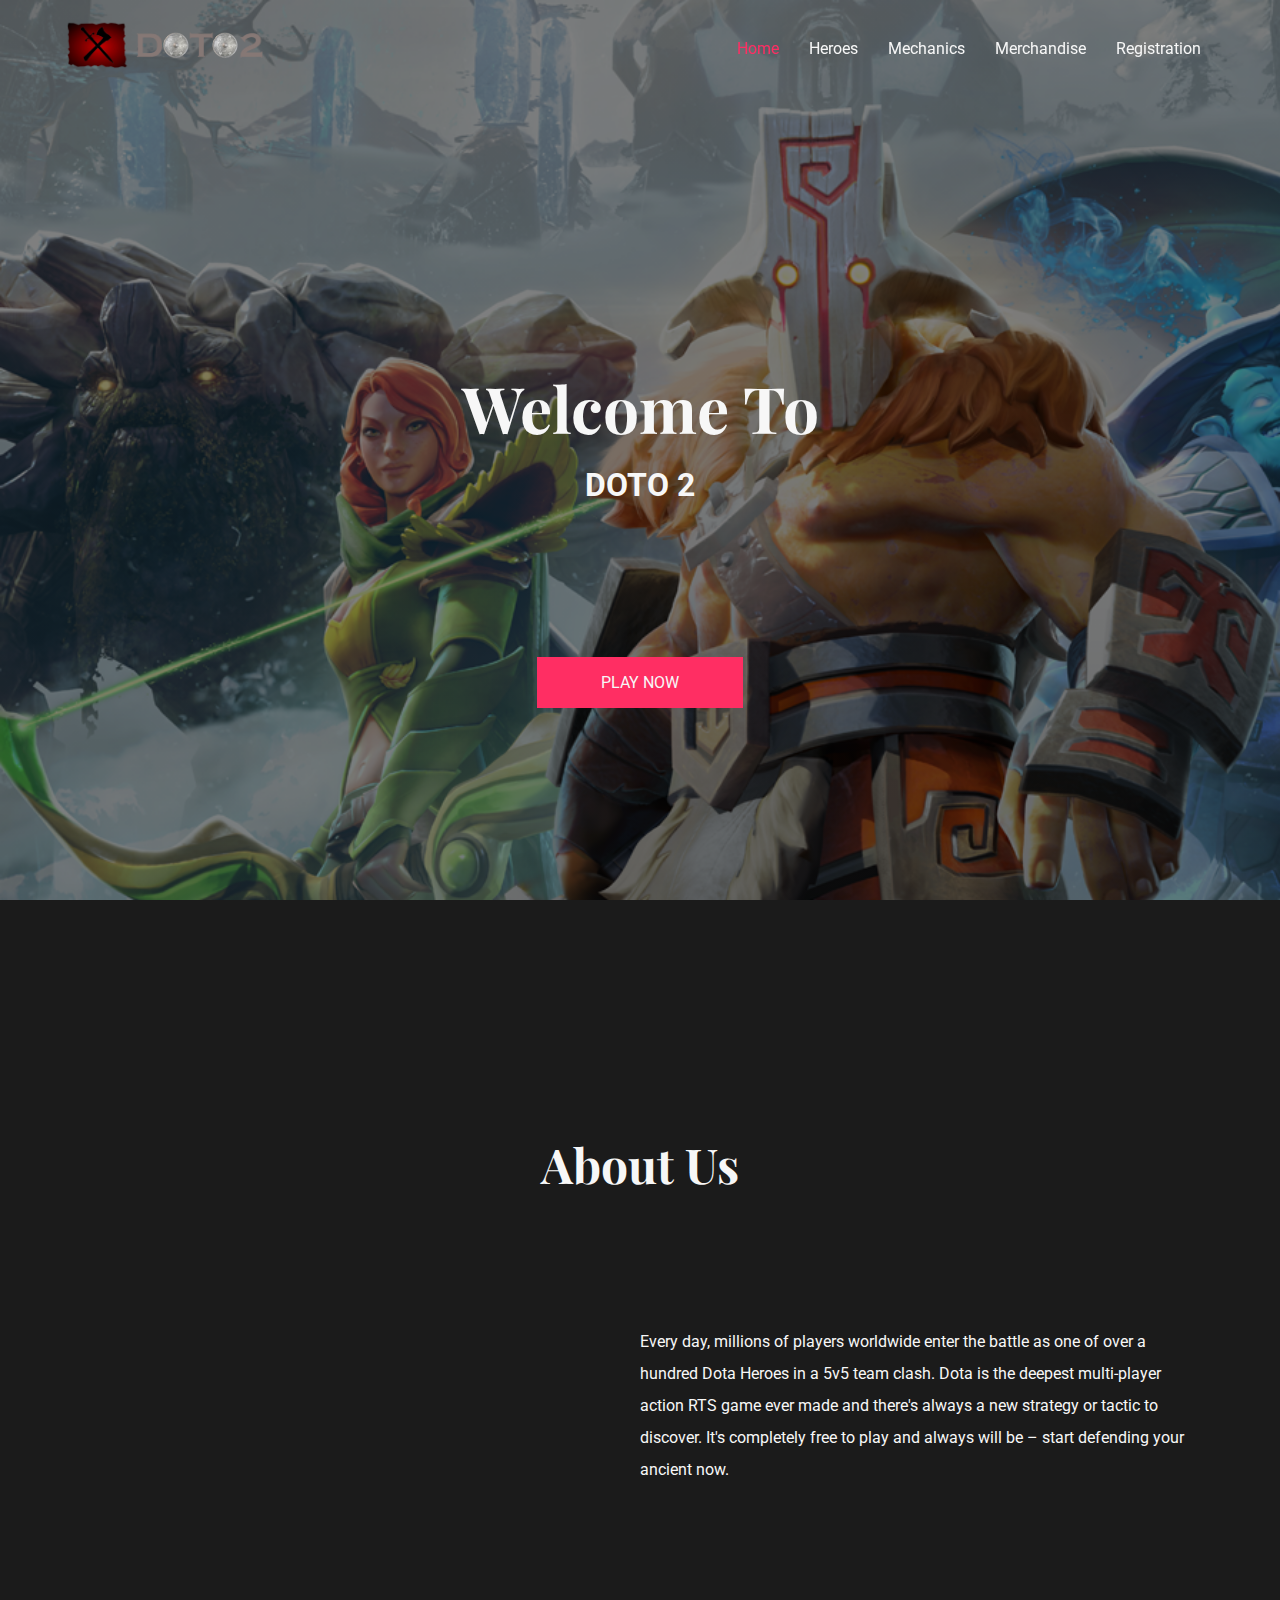
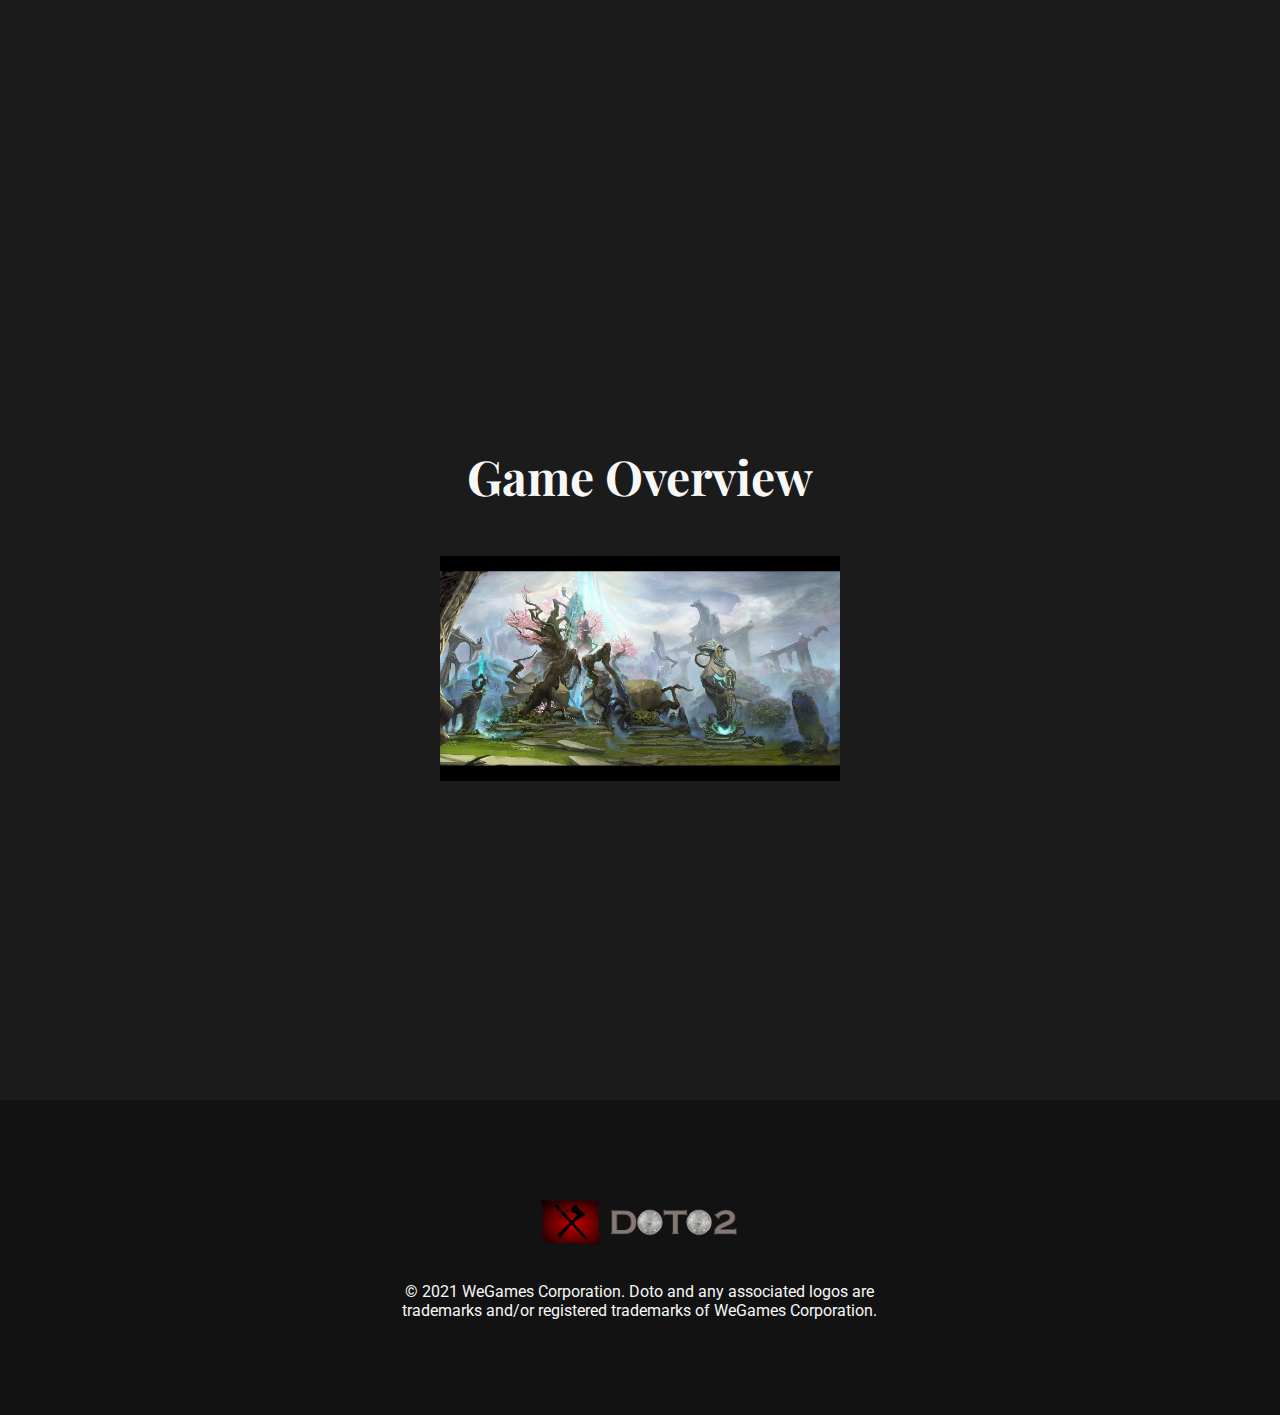
==== html/index.html @ 6457b418 "Fixed path" ====
<!DOCTYPE html>
<html lang="en">

<head>
    <meta charset="UTF-8">
    <meta http-equiv="X-UA-Compatible" content="IE=edge">
    <meta name="viewport" content="width=device-width, initial-scale=1.0">
    <link rel="stylesheet" href="../css/indexStyle.css">
    <script src="https://code.jquery.com/jquery-3.6.0.js"
        integrity="sha256-H+K7U5CnXl1h5ywQfKtSj8PCmoN9aaq30gDh27Xc0jk=" crossorigin="anonymous"></script>
    <script type="text/javascript" src="../js/main.js"></script>
    <title>Doto 2</title>
</head>

<body>
    <section class="hero" id="hero">
        <nav>
            <a class="logo" href="">
                <img src="../assets/logo.png" alt="">
            </a>
            <ul>
                <li><a href="index.html" id="here">Home</a></li>
                <li><a href="heroesPage.html">Heroes</a></li>
                <li><a href="gameMechanics.html">Mechanics</a></li>
                <li><a href="merchandisesPage.html">Merchandise</a></li>
                <li><a href="registrationPage.html">Registration</a></li>
            </ul>
        </nav>
        <div class="container">
            <h1>Welcome To</h1>
            <h2>DOTO 2</h2>
            <a class="play-now" href="">PLAY NOW</a>
        </div>
    </section>

    <section class="about" id="about">
        <div class="container">
            <h1>About Us</h1>
            <div class="about-wrapper">
                <div class="about-picture">
                    <iframe 
                        src="https://www.youtube.com/embed/-cSFPIwMEq4"
                        title="YouTube video player" 
                        frameborder="0"
                        allow="accelerometer; autoplay; clipboard-write; encrypted-media; gyroscope; picture-in-picture"
                        allowfullscreen>
                    </iframe>
                </div>
                <div class="about-content">
                    <p>
                        Every day, millions of players worldwide enter the battle as one of over a hundred Dota Heroes in a 5v5 team clash. Dota is the deepest multi-player action RTS game ever made and there's always a new strategy or tactic to discover. It's completely free to play and always will be – start defending your ancient now.
                    </p>
                </div>
            </div>
        </div>
    </section>

    <section class="overview">
        <div class="container">
            <h1>Game Overview</h1>
            <div class="overview-wrapper">
                <img src="../assets/overview/base.jpg" class="active" alt="">
                <img src="../assets/overview/map.png"  alt="">
                <img src="../assets/overview/heroes.jpg"  alt="">
                <img src="../assets/overview/game_start.jpg" alt="">
            </div>
        </div>
    </section>

    <section class="footer">
        <div class="footer-wrapper">
            <div class="picture-wrapper">
                <img src="../assets/logo.png" alt="">
            </div>
            <p>&copy; 2021 WeGames Corporation. Doto and any associated logos are
            trademarks and/or registered trademarks of WeGames Corporation.</p>
        </div>
    </section>
</body>

</html>
---- css/indexStyle.css ----
@import url('https://fonts.googleapis.com/css2?family=Roboto:ital,wght@0,400;0,500;1,400&display=swap');
@import url('https://fonts.googleapis.com/css2?family=Playfair+Display:wght@400;600&family=Roboto:ital,wght@0,400;0,500;1,400&display=swap');

:root {
    --white: #f7f7f7;
    --black: #121212;
    --pink: #ff2e63;
    --blue: #2691d9;
    --black-layer: rgba(0, 0, 0, 0.3);
    --black-background: #121212f5;
}

* {
    margin: 0;
    padding: 0;
    box-sizing: border-box;
}

body {
    font-family: "Roboto", serif;
}

nav {
    position: fixed;
    display: flex;
    justify-content: space-between;
    align-items: center;
    width: 100%;
    top: 0%;
    left: 0%;
    padding: 1.2rem 4rem;
    z-index: 99;
}

nav .logo {
    color: var(--white);
    text-decoration: none;
    font-size: 2rem;
}

nav ul {
    display: flex;
    justify-content: center;
    align-items: center;
}

nav ul li {
    list-style: none;
}

nav ul li a {
    margin: 0 15px;
    text-decoration: none;
    color: var(--white);
}

nav ul li a:hover {
    color: var(--pink);
}

#here {
    color: var(--pink);
}

nav img {
    height: 50px;
}

.container {
    padding: 0 6rem;
}

.hero .container {
    height: 100vh;
    display: flex;
    justify-content: center;
    align-items: center;
    flex-direction: column;
    background: linear-gradient(rgba(0, 0, 0, 0.5), rgba(0, 0, 0, 0.5)), 
        url("../assets/hero.png");
    background-size: cover;
    color: var(--white);
}

.hero .container a {
    text-decoration: none;
    color: var(--white);
}

.hero .container h1 {
    font-size: 4rem;
    font-family: "Playfair Display", sans-serif;
    margin-bottom: 1rem;
}

.hero .container h2 {
    font-size: 2rem;
    margin-bottom: 2rem;
}

.hero .container .play-now {
    position: absolute;
    text-decoration: none;
    color: var(--white);
    bottom: 12rem;
    background: var(--pink);
    padding: 1rem 4rem;
}

.container {
    height: 100vh;
    display: flex;
    justify-content: center;
    align-items: center;
    flex-direction: column;
    background: var(--black-background);
    color: var(--white);
}

.about .about-wrapper {
    display: flex;
    align-items: center;
}

.about .container .about-picture{
    width: 50%;
}

.about-picture iframe {
    width: 30rem;
    height: 20rem;
}

.about .container .about-content{
    width: 50%;
}

.container h1 {
    font-family: "Playfair Display", sans-serif;
    font-size: 3rem;
    margin-bottom: 3rem;
}

.about .container .about-content {
    line-height: 2rem;
}

.overview-wrapper {
    width: 400px;
    height: 300px;
    position: relative;
}

.overview-wrapper img {
    max-width: 100%;
    max-height: 100%;
    position: absolute;
    opacity: 0;
    transition: .4s ease-out;
}

.overview-wrapper .active {
    opacity: 1;
}

.footer .footer-wrapper {
    height: 35vh;
    display: flex;
    justify-content: center;
    align-items: center;
    flex-direction: column;
    background: var(--black);
}

.footer .footer-wrapper p {
    color: var(--white);
    margin-top: 2rem;
    width: 38vw;
    text-align: center;
}

.footer-wrapper .picture-wrapper img {
    height: 50px;
}
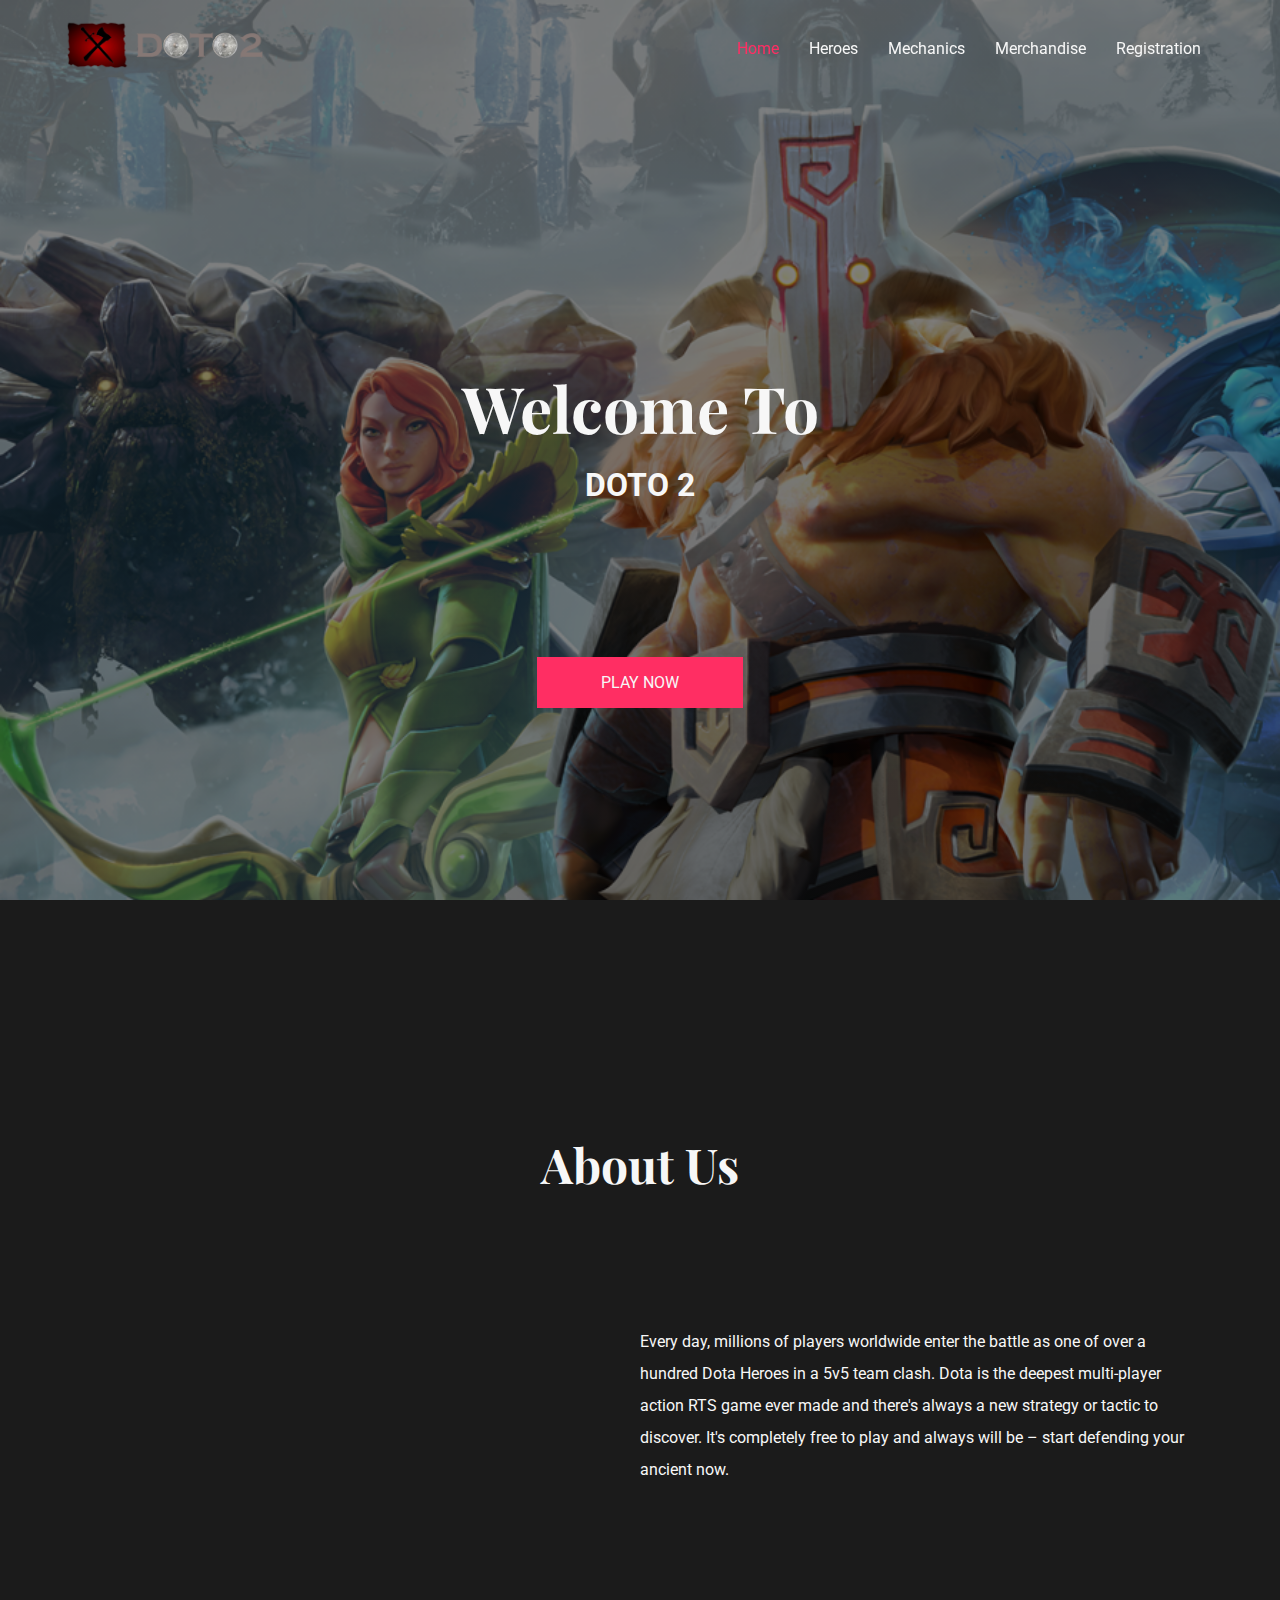
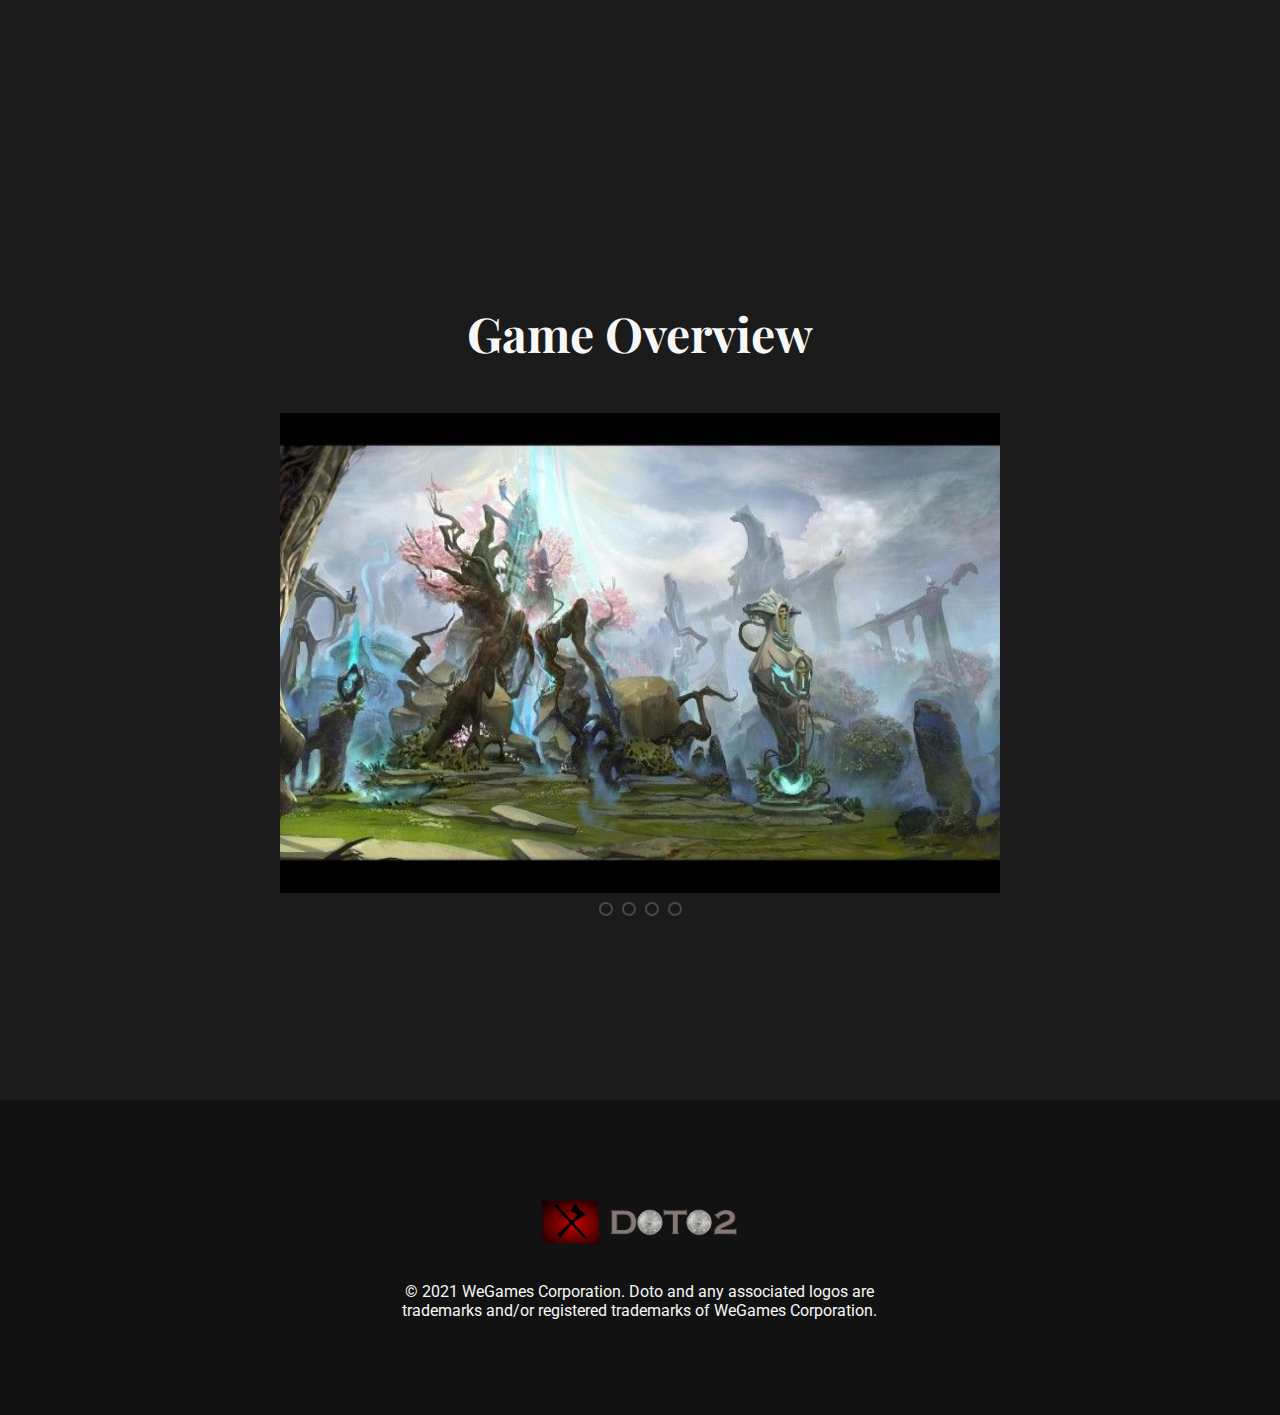
==== commit 0f0b7b4a: "Added radio button on carousell" ====
--- a/html/index.html
+++ b/html/index.html
@@ -8,7 +8,7 @@
     <link rel="stylesheet" href="../css/indexStyle.css">
     <script src="https://code.jquery.com/jquery-3.6.0.js"
         integrity="sha256-H+K7U5CnXl1h5ywQfKtSj8PCmoN9aaq30gDh27Xc0jk=" crossorigin="anonymous"></script>
-    <script type="text/javascript" src="../js/main.js"></script>
+    <script src="../js/index.js"></script>
     <title>Doto 2</title>
 </head>
 
@@ -38,17 +38,17 @@
             <h1>About Us</h1>
             <div class="about-wrapper">
                 <div class="about-picture">
-                    <iframe 
-                        src="https://www.youtube.com/embed/-cSFPIwMEq4"
-                        title="YouTube video player" 
-                        frameborder="0"
+                    <iframe src="https://www.youtube.com/embed/-cSFPIwMEq4" title="YouTube video player" frameborder="0"
                         allow="accelerometer; autoplay; clipboard-write; encrypted-media; gyroscope; picture-in-picture"
                         allowfullscreen>
                     </iframe>
                 </div>
                 <div class="about-content">
                     <p>
-                        Every day, millions of players worldwide enter the battle as one of over a hundred Dota Heroes in a 5v5 team clash. Dota is the deepest multi-player action RTS game ever made and there's always a new strategy or tactic to discover. It's completely free to play and always will be – start defending your ancient now.
+                        Every day, millions of players worldwide enter the battle as one of over a hundred Dota Heroes
+                        in a 5v5 team clash. Dota is the deepest multi-player action RTS game ever made and there's
+                        always a new strategy or tactic to discover. It's completely free to play and always will be –
+                        start defending your ancient now.
                     </p>
                 </div>
             </div>
@@ -59,10 +59,18 @@
         <div class="container">
             <h1>Game Overview</h1>
             <div class="overview-wrapper">
-                <img src="../assets/overview/base.jpg" class="active" alt="">
-                <img src="../assets/overview/map.png"  alt="">
-                <img src="../assets/overview/heroes.jpg"  alt="">
-                <img src="../assets/overview/game_start.jpg" alt="">
+                <div class="image-wrapper">
+                    <img src="../assets/overview/base.jpg" alt="">
+                    <img src="../assets/overview/map.png" alt="">
+                    <img src="../assets/overview/heroes.jpg" alt="">
+                    <img src="../assets/overview/game_start.jpg" alt="">
+                </div>
+            </div>
+            <div class="button-wrapper">
+                <input type="radio" id="img1" name="slider">
+                <input type="radio" id="img2" name="slider">
+                <input type="radio" id="img3" name="slider">
+                <input type="radio" id="img4" name="slider">
             </div>
         </div>
     </section>
@@ -73,9 +81,54 @@
                 <img src="../assets/logo.png" alt="">
             </div>
             <p>&copy; 2021 WeGames Corporation. Doto and any associated logos are
-            trademarks and/or registered trademarks of WeGames Corporation.</p>
+                trademarks and/or registered trademarks of WeGames Corporation.</p>
         </div>
     </section>
 </body>
+<script>
+    let img1 = $("#img1");
+    let img2 = $("#img2");
+    let img3 = $("#img3");
+    let img4 = $("#img4");
+    let wrapper = $(".image-wrapper");
+    let pos = 0;
+
+    wrapper.css({
+        left: pos + "%"
+    });
+
+    img1.on("click", function () {
+        pos = 0;
+
+        wrapper.css({
+            left: -pos + "%"
+        });
+    });
+
+    img2.on("click", function () {
+        pos = 100;
+
+        wrapper.css({
+            left: -pos + "%"
+        });
+    });
+
+    img3.on("click", function () {
+        pos = 200;
+
+        wrapper.css({
+            left: -pos + "%"
+        });
+    });
+
+    img4.on("click", function () {
+        pos = 300;
+
+        wrapper.css({
+            left: -pos + "%"
+        });
+    });
+
+</script>
 
 </html>--- a/css/indexStyle.css
+++ b/css/indexStyle.css
@@ -146,21 +146,47 @@
 }
 
 .overview-wrapper {
-    width: 400px;
-    height: 300px;
+    overflow: hidden;
+    height: 480px;
+    width: 720px;
+}
+
+.image-wrapper {
+    display: flex;
+    flex-wrap: nowrap;
     position: relative;
-}
-
-.overview-wrapper img {
-    max-width: 100%;
-    max-height: 100%;
-    position: absolute;
-    opacity: 0;
-    transition: .4s ease-out;
-}
-
-.overview-wrapper .active {
-    opacity: 1;
+    transition: 1s;
+}
+
+.image-wrapper img {
+    height: 480px;
+    width: 720px;
+}
+
+.button-wrapper {
+    margin: .5rem auto 5rem;
+}
+
+.button-wrapper input{
+    margin: 0 3px;
+    opacity: .2;
+}
+
+input[type='radio']:after {
+    width: 10px;
+    height: 10px;
+    border-radius: 10px;
+    background-color: var(--black);
+    content: '';
+    display: inline-block;
+    border: 2px solid var(--white);
+}
+
+input[type='radio']:checked:after {
+    width: 10px;
+    height: 10px;
+    border-radius: 10px;
+    background-color: var(--pink);
 }
 
 .footer .footer-wrapper {
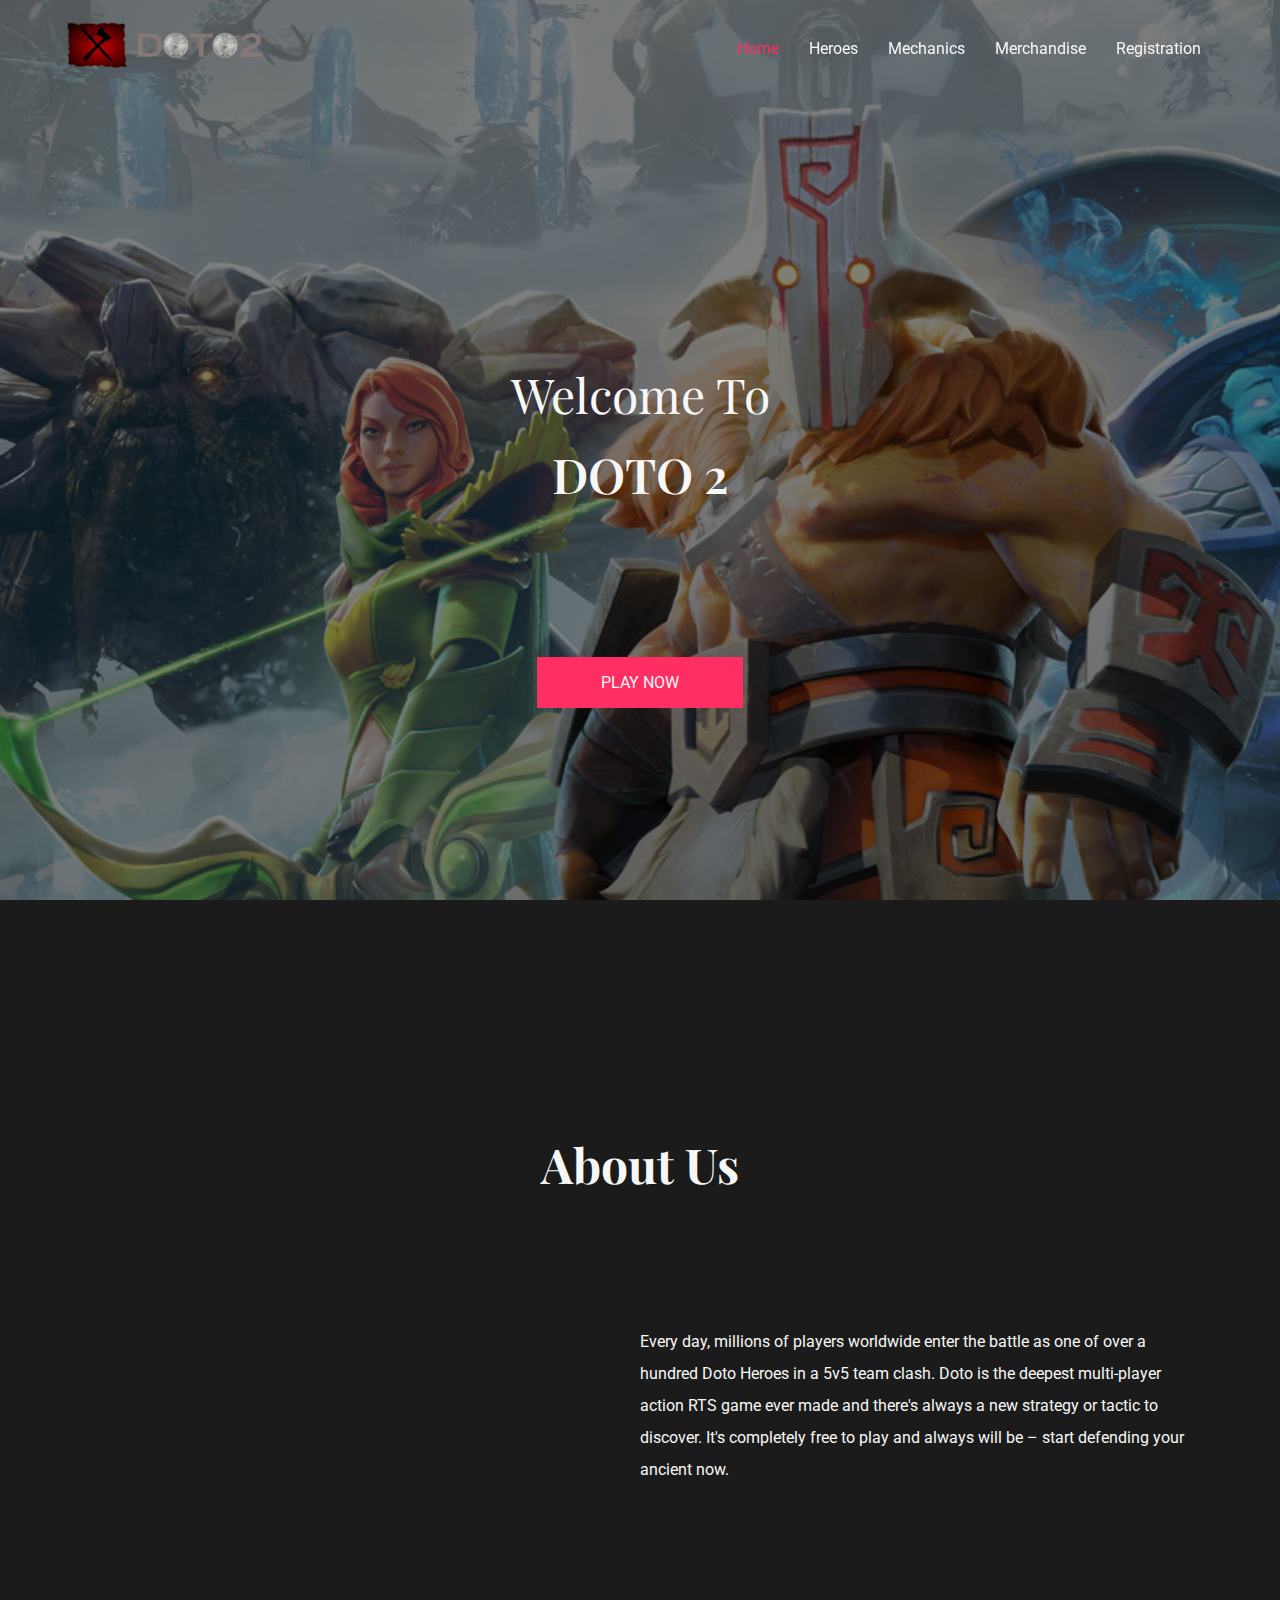
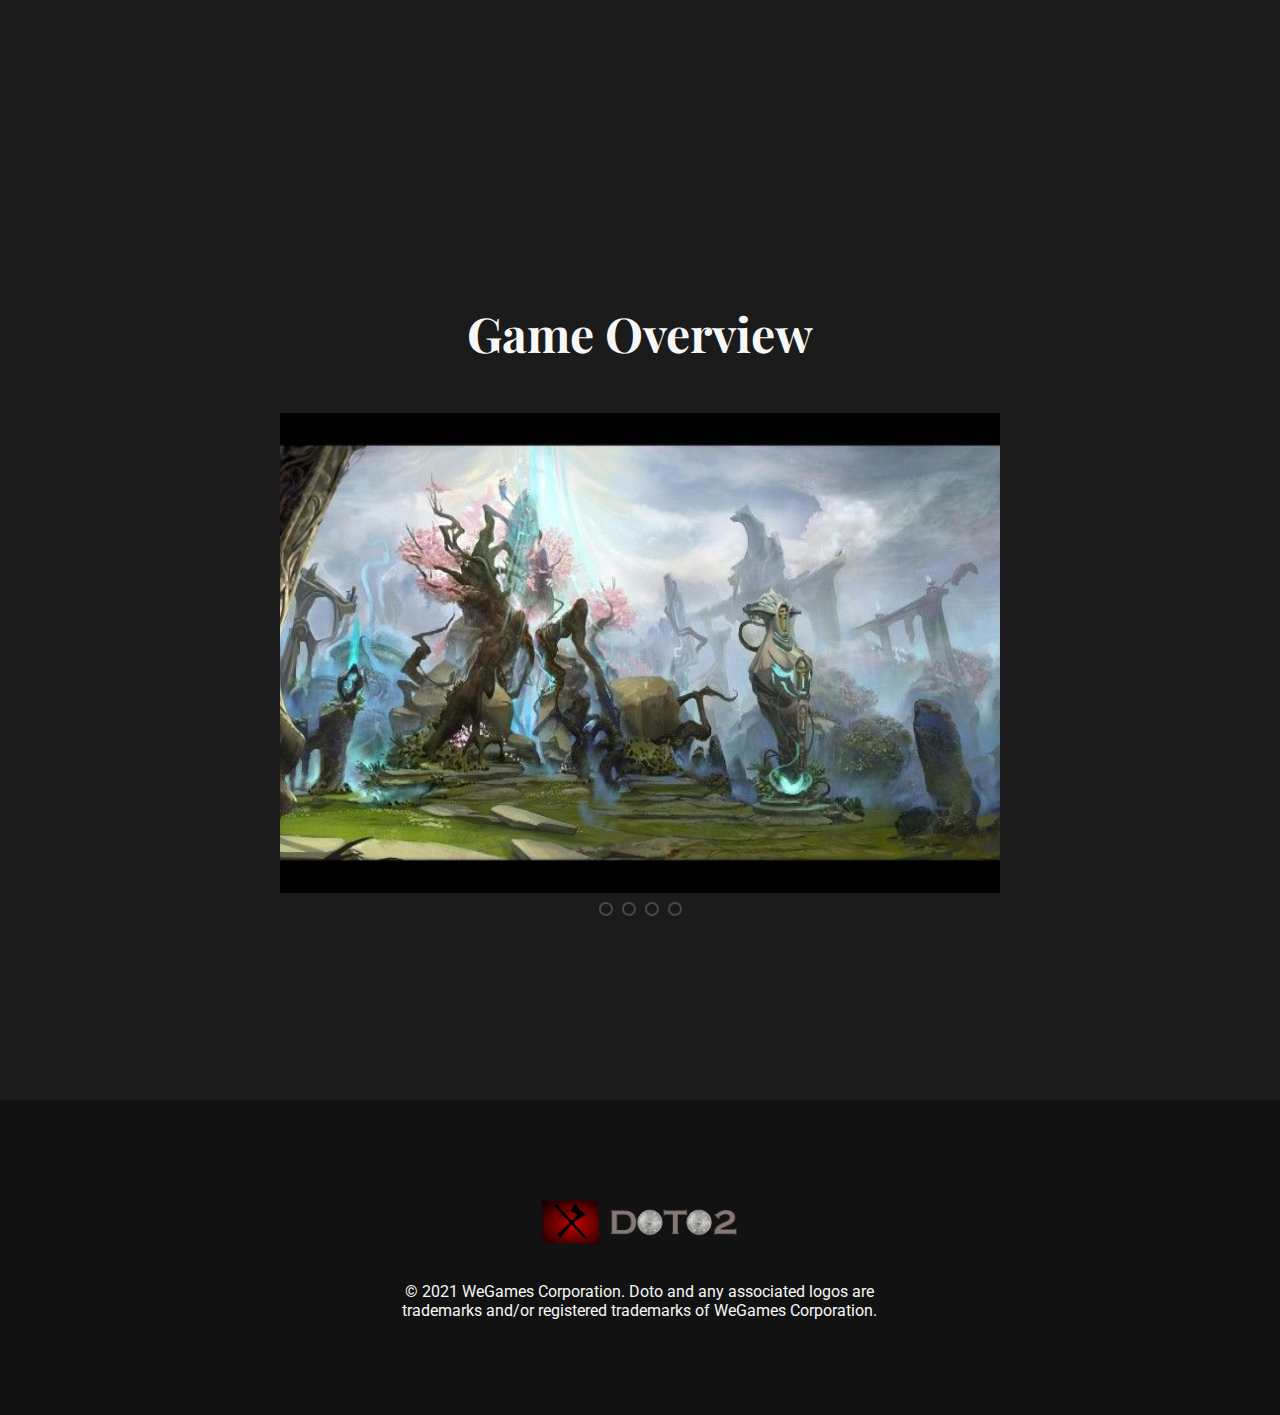
==== commit 6ed2116e: "Change content on heroes page" ====
--- a/html/index.html
+++ b/html/index.html
@@ -45,8 +45,8 @@
                 </div>
                 <div class="about-content">
                     <p>
-                        Every day, millions of players worldwide enter the battle as one of over a hundred Dota Heroes
-                        in a 5v5 team clash. Dota is the deepest multi-player action RTS game ever made and there's
+                        Every day, millions of players worldwide enter the battle as one of over a hundred Doto Heroes
+                        in a 5v5 team clash. Doto is the deepest multi-player action RTS game ever made and there's
                         always a new strategy or tactic to discover. It's completely free to play and always will be –
                         start defending your ancient now.
                     </p>
@@ -128,7 +128,5 @@
             left: -pos + "%"
         });
     });
-
 </script>
-
 </html>--- a/css/indexStyle.css
+++ b/css/indexStyle.css
@@ -88,14 +88,17 @@
 }
 
 .hero .container h1 {
-    font-size: 4rem;
+    font-size: 3rem;
     font-family: "Playfair Display", sans-serif;
     margin-bottom: 1rem;
+    font-weight: 400;
 }
 
 .hero .container h2 {
-    font-size: 2rem;
+    font-size: 3rem;
+    font-family: "Playfair Display", sans-serif;
     margin-bottom: 2rem;
+    font-weight: 600;
 }
 
 .hero .container .play-now {
@@ -207,4 +210,169 @@
 
 .footer-wrapper .picture-wrapper img {
     height: 50px;
+}
+
+@media screen and (max-width: 800px) {
+    nav img {
+        height: 40px;
+    }
+    
+    .container {
+        padding: 0 1rem;
+    }
+
+    .hero .container {
+        height: 80vh;
+        display: flex;
+        align-items: center;
+        flex-direction: column;
+        background: linear-gradient(rgba(0, 0, 0, 0.5), rgba(0, 0, 0, 0.5)), 
+            url("../assets/hero.png");
+            background-position: center;
+        background-size: cover;
+        background-repeat: no-repeat;
+        color: var(--white);
+    }
+
+    .hero .container a {
+        text-decoration: none;
+        color: var(--white);
+    }
+
+    .hero .container h1 {
+        font-size: 3rem;
+        font-family: "Playfair Display", sans-serif;
+        margin-bottom: 1rem;
+        font-weight: 400;
+    }
+    
+    .hero .container h2 {
+        font-size: 3rem;
+        font-family: "Playfair Display", sans-serif;
+        margin-bottom: 2rem;
+        font-weight: 600;
+    }
+
+    .hero .container h2 {
+        font-size: 2rem;
+        margin-bottom: 2rem;
+    }
+
+    .hero .container .play-now {
+        position: absolute;
+        text-decoration: none;
+        color: var(--white);
+        bottom: 12rem;
+        background: var(--pink);
+        padding: 1rem 4rem;
+    }
+
+    .about .container {
+        height: 120vh;
+        display: flex;
+        justify-content: center;
+        align-items: center;
+        flex-direction: column;
+        background: var(--black-background);
+        color: var(--white);
+        padding: 5rem 0;
+    }
+
+    .about .about-wrapper {
+        display: flex;
+        align-items: center;
+        flex-direction: column;
+    }
+
+    .about .container .about-picture{
+        width: 50%;
+    }
+
+    .about-picture iframe {
+        width: 30rem;
+        height: 20rem;
+    }
+
+    .about .container .about-content{
+        padding-top: 1rem;
+        width: 50%;
+    }
+
+    .container h1 {
+        font-family: "Playfair Display", sans-serif;
+        font-size: 3rem;
+        margin-bottom: 3rem;
+    }
+
+    .about .container .about-content {
+        line-height: 2rem;
+    }
+
+    .overview .container {
+        height: 70vh;
+    }
+
+    .overview-wrapper {
+        overflow: hidden;
+        height: 240px;
+        width: 360px;
+    }
+
+    .image-wrapper {
+        display: flex;
+        flex-wrap: nowrap;
+        position: relative;
+        transition: 1s;
+    }
+
+    .image-wrapper img {
+        height: 240px;
+        width: 360px;
+    }
+
+    .button-wrapper {
+        margin: .5rem auto 5rem;
+    }
+
+    .button-wrapper input{
+        margin: 0 3px;
+        opacity: .2;
+    }
+
+    input[type='radio']:after {
+        width: 10px;
+        height: 10px;
+        border-radius: 10px;
+        background-color: var(--black);
+        content: '';
+        display: inline-block;
+        border: 2px solid var(--white);
+    }
+
+    input[type='radio']:checked:after {
+        width: 10px;
+        height: 10px;
+        border-radius: 10px;
+        background-color: var(--pink);
+    }
+
+    .footer .footer-wrapper {
+        height: 40vh;
+        display: flex;
+        justify-content: center;
+        align-items: center;
+        flex-direction: column;
+        background: var(--black);
+    }
+
+    .footer .footer-wrapper p {
+        color: var(--white);
+        margin-top: 2rem;
+        width: 38vw;
+        text-align: center;
+    }
+
+    .footer-wrapper .picture-wrapper img {
+        height: 50px;
+    }
 }